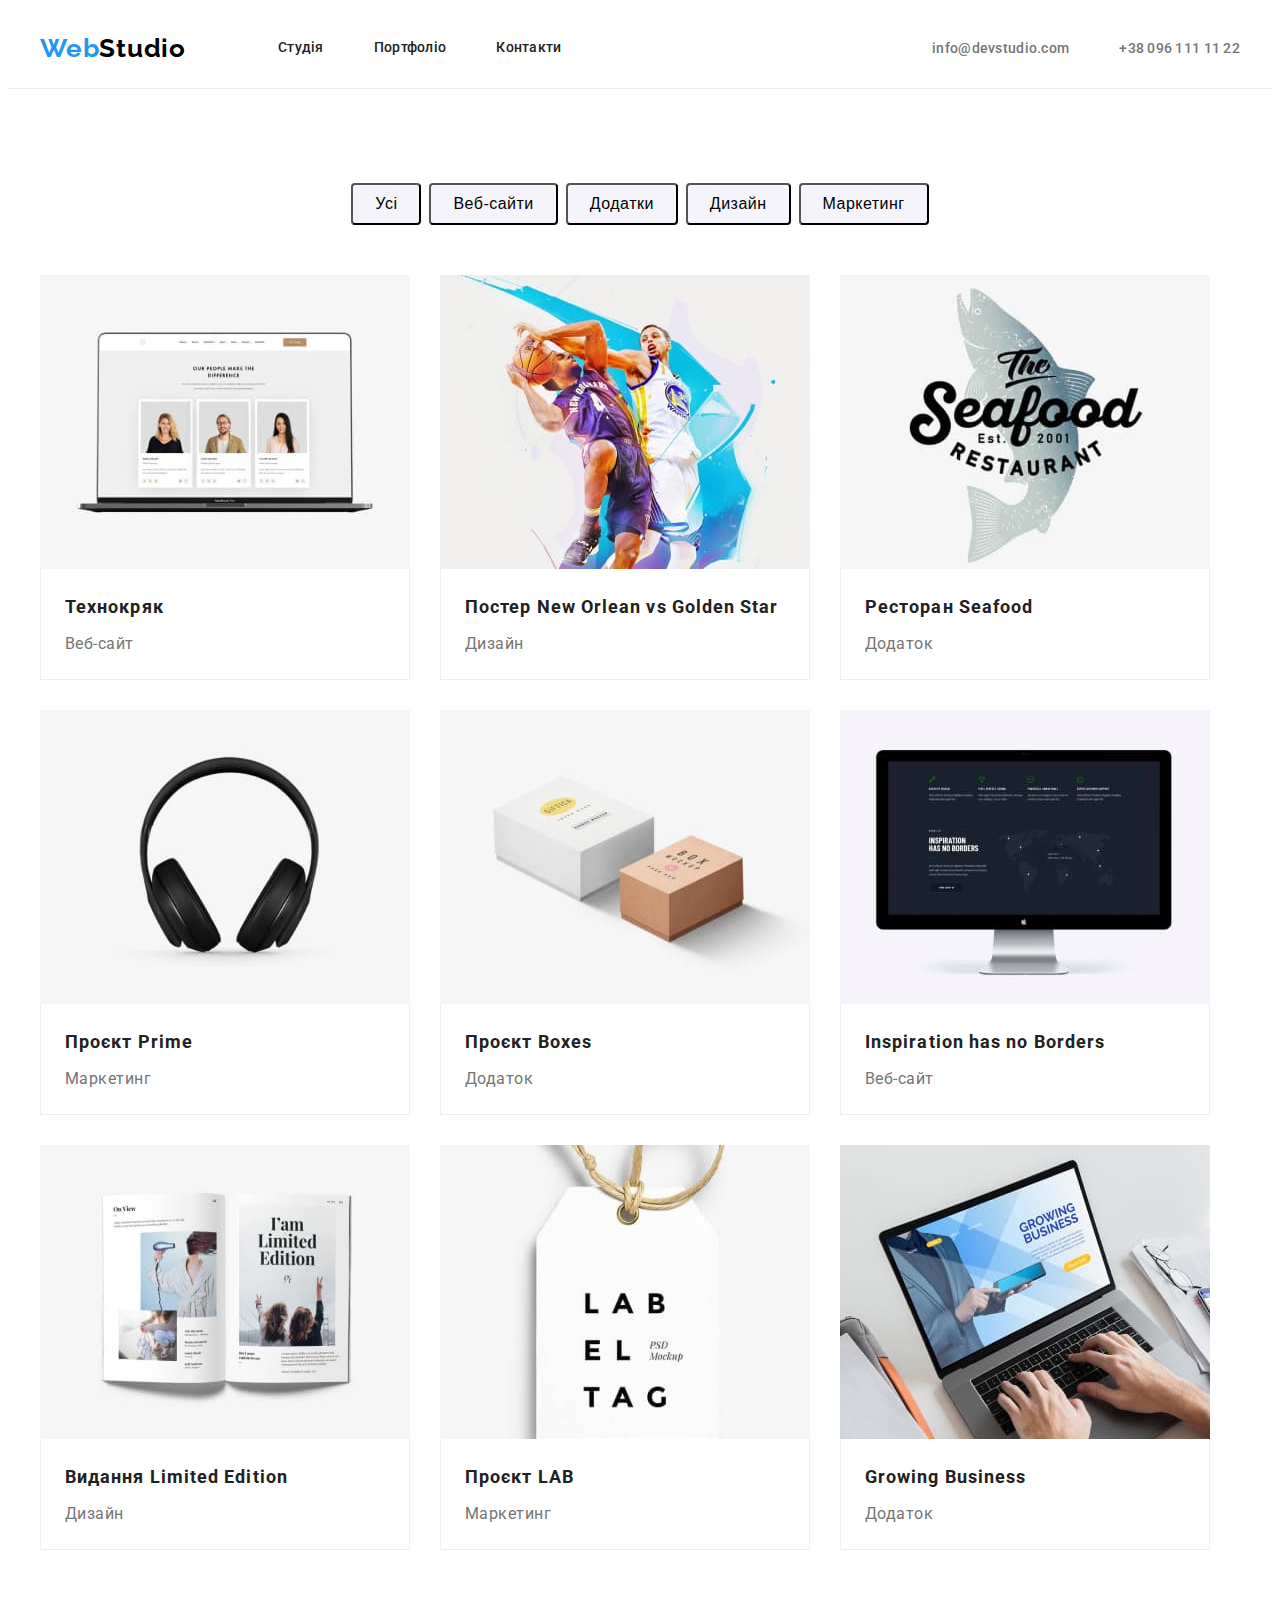
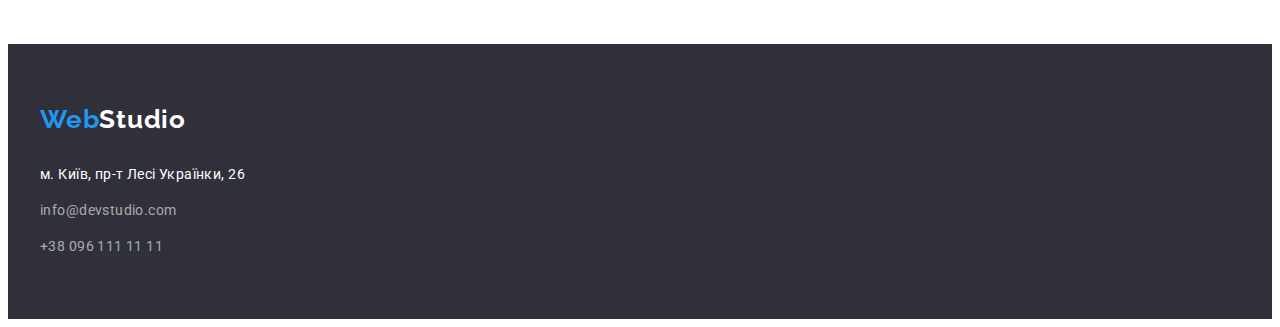
==== portfolio.html @ c9ddc194 "start" ====
<!DOCTYPE html>
<html lang="uk">
  <head>
    <meta charset="UTF-8" />
    <meta http-equiv="X-UA-Compatible" content="IE=edge" />
    <meta name="viewport" content="width=device-width, initial-scale=1.0" />
    <title>Document</title>
    <link rel="preconnect" href="https://fonts.googleapis.com"><link rel="preconnect" href="https://fonts.gstatic.com" crossorigin><link href="https://fonts.googleapis.com/css2?family=Raleway:wght@700&family=Roboto:wght@400;500;700;900&display=swap" rel="stylesheet">
    <link rel="stylesheet" href="https://cdnjs.cloudflare.com/ajax/libs/modern-normalize/1.1.0/modern-normalize.min.css" integrity="sha512-wpPYUAdjBVSE4KJnH1VR1HeZfpl1ub8YT/NKx4PuQ5NmX2tKuGu6U/JRp5y+Y8XG2tV+wKQpNHVUX03MfMFn9Q==" crossorigin="anonymous" referrerpolicy="no-referrer" />
    <link rel="stylesheet" href="./CSS/styles.css">
  </head>
  <body>
    <header>
      <div class="container header-container">
      <nav class="navigation">
      <a class="logo link" href="" lang="en">
        <span class="logo-start">Web</span>Studio
      </a>
      <ul class="nav-list list">
        <li class="nav-list-item">
          <a class="nav-list-link link "  href="index.html">Студія</a>
        </li>
        <li class="nav-list-item">
          <a class="nav-list-link link visited_studio" href="portfolio.html">Портфоліо</a>
        </liclas="nav-list-item">
        <li class="nav-list-item">
          <a class="nav-list-link link " href="">Контакти</a>
        </liclas="nav-list-item">
        </ul>
    </nav>
     <ul class="list list-addr">
      <li>
        <a class="contact-header link" href="mailto:info@devstudio.com">info@devstudio.com
        </a>
      </li>
      <li class="contact-number"> 
        <a class="contact-header link" href="tel:+380961111111">+38 096 111 11 22
        </a>
      </li>
      </ul>
      </div>
    </header>
    <main>
       <section class="section section-button-portfolio">
        <div class="container">
        <ul class="list list-buttom">
          <li class="list-buttom-item" > <button type="button" class="portfolio-butn">Усі</button></li>
          <li class="list-buttom-item" > <button type="button" class="portfolio-butn">Веб-сайти</button></li>
          <li class="list-buttom-item" > <button type="button" class="portfolio-butn">Додатки</button></li>
          <li class="list-buttom-item" > <button type="button" class="portfolio-butn">Дизайн</button></li>
          <li class="list-buttom-item" > <button type="button" class="portfolio-butn">Маркетинг</button></li>
        </ul>
     
        <ul class="list portfolio-list-works" >
          <li class="portfolio-list-works-item">
          <a class="link " href=""><img src="./images/tehnokryak.jpg" alt="Технокряк" width="370" height="294">
           <div class="card-portfolio"><h3 class="portfolio-name-img">Технокряк</h3>
             <p class="portfolio-about-img" lang="en"> Веб-сайт</p> 
           </div>
          </a>
          </li>
          <li class="portfolio-list-works-item">
          <a class="link" href=""><img src="./images/poster_new_orlean.jpg" alt="Постер New Orlean vs Golden Star" width="370" height="294">
          <div class="card-portfolio"><h3 class="portfolio-name-img">Постер New Orlean vs Golden Star</h3>
              <p class="portfolio-about-img" lang="en">Дизайн</p> 
          </div>  
          </a>  
          </li>
          <li class="portfolio-list-works-item">
          <a class="link" href=""><img src="./images/restoran_seafood.jpg" alt="Ресторан Seafood" width="370" height="294">
          <div class="card-portfolio"><h3 class="portfolio-name-img">Ресторан Seafood</h3>
          <p class="portfolio-about-img" lang="en"> Додаток</p> 
          </div>        
          </a>  
            </li>
            <li class="portfolio-list-works-item">
            <a class="link" href=""><img src="./images/project_prime.jpg" alt="Проєкт Prime" width="370" height="294">
            <div class="card-portfolio"><h3 class="portfolio-name-img">Проєкт Prime</h3>
            <p class="portfolio-about-img" lang="en">Маркетинг</p> 
          </div>
            </a>
            </li>
              <li class="portfolio-list-works-item">
                <a class="link" href=""><img src="./images/project_boxes.jpg" alt="Проєкт Boxes" width="370" height="294">
                  <div class="card-portfolio"><h3 class="portfolio-name-img">Проєкт Boxes</h3>
                  <p class="portfolio-about-img" lang="en">Додаток</p> 
               </div>            
                 </a>
              </li>
              <li class="portfolio-list-works-item">
                  <a class="link" href=""><img src="./images/inspiration.jpg" alt="Inspiration has no Borders" width="370" height="294">
                    <div class="card-portfolio"><h3 class="portfolio-name-img">Inspiration has no Borders</h3>
                     <p class="portfolio-about-img" lang="en"> Веб-сайт</p>
                    </div> 
                  </a>  
               </li>
                  <li class="portfolio-list-works-item">
                    <a class="link" href=""><img src="./images/limited_edition.jpg" alt="Видання Limited Edition" width="370" height="294">
                  <div class="card-portfolio"><h3 class="portfolio-name-img">Видання Limited Edition</h3>
                  <p class="portfolio-about-img" lang="en">Дизайн</p> 
                </div>              
              </a>  
                </li>
                  <li class="portfolio-list-works-item">
                    <a class="link" href=""><img src="./images/project_lab.jpg" alt="Проєкт LAB" width="370" height="294">
                  <div class="card-portfolio"><h3 class="portfolio-name-img">Проєкт LAB</h3>
                  <p class="portfolio-about-img" lang="en"> Маркетинг</p>
                  </div> 
                </a>  
                </li>          
                  <li class="portfolio-list-works-item">
                    <a class="link" href=""><img src="./images/growing.jpg" alt="Growing Business" width="370" height="294">
                  <div class="card-portfolio"><h3 class="portfolio-name-img">Growing Business</h3>
                 <p class="portfolio-about-img" lang="en"> Додаток</p> 
               </div>              
               </a>  
                </li class="portfolio-list-works-item">
                </ul>
                </div>
       </section>

    </main>
   <footer class=" footer">
      <div class="container">
      <a class="logo logo-footer link" href="" lang="en">
        <span class="logo-start">Web</span>Studio
      </a>
        <address>
         
          <ul class="list" >
            <li class="futer-adress-item">
              <a class="contact-futer-addres link" href="https://goo.gl/maps/8gM981Bj5nAuDZzZ8"
              target="_blank"
              rel="noopener no referer"
              >м. Київ, пр-т Лесі Українки, 26
                
              </a>
            </li>
            <li class="futer-adress-item">
              <a class="contact-futer link" href="mailto:info@devstudio.com">info@devstudio.com

              </a>
            </li>
            <li class="futer-adress-item">
              <a class="contact-futer link" href="tel:+380961111111">+38 096 111 11 11

              </a>
            </li>
          </ul>

        </address>  
        </div>
    </footer>
  </body>
</html>
---- CSS/styles.css ----
:root{
--primari-font-family: 'Roboto', sans-serif;
--secondary-font-family: 'Raleway', sans-serif;
--primary-text-color-studio: #212121;
--secondary-text-color-studio: #757575;
--hover_focus-color:#2196F3;
--section-secondary-color: #F5F4FA;
--section-main-color: #2F303A;
}

body {
    font-family: var(--primari-font-family);
    color: var(--primary-text-color-studio);
}
h1,
h2,
h3,
h4,
h5,
h6,
p {
    margin-top: 0;
    margin-bottom: 0;
}
ul,
ol{
margin-top: 0;
margin-bottom: 0;
padding-left: 0;
}
img{
    display: block;
    max-width: 100%;
    height: auto;
}
address{
    font-style: normal ;
}
.section{
    padding-top: 94px;
    padding-bottom: 94px;
}
.list{
    list-style: none;
}
.link{
    text-decoration: none;
}
.container{
    width: 1200px;
    padding-left: 15px;
    padding-right: 15px;
    margin-left: auto;
    margin-right: auto;
}
header{
    border-bottom: 1px solid #ECECEC;
}
.header-container{
    display: flex;
    align-items: center;
    justify-content: space-between;
}
.main-description{
    margin-bottom: 50px;
}
.navigation{
    display: flex;
    align-items: center;
}
.nav-list,
.list-addr{
    display: flex;
    align-items: center;
}
.logo{
    font-family: var(--secondary-font-family) ;
        font-style: normal;
        font-weight: 700;
        font-size: 26px;
        line-height: 1.19;
        letter-spacing: 0.03em;
        margin-right: 92px;
        color: #000000;
        display: block;
}
.logo-start {
    color: var(--hover_focus-color);

}

.nav-list-link{
    color: var(--primary-text-color-studio);
    font-style: normal;
    font-weight: 500;
    font-size: 14px;
    line-height: 1.14;
    letter-spacing: 0.02em;
    display: block;
     padding-top: 32px;
    padding-bottom: 32px; 
    
}
.nav-list-item:not(:last-child){
margin-right: 50px;
}

.nav-list-link:hover,
.nav-list-link:focus,
.visited_studio:visited,
.visited_portfolio:visited
{
    color: var(--hover_focus-color);
}
 
.contact-header{
    font-style: normal;
    font-weight: 500;
    font-size: 14px;
    line-height: 1.14;
    letter-spacing: 0.02em;

    color: var(--secondary-text-color-studio);
    padding-top: 32px;
    padding-bottom: 32px;

}
.contact-header:hover,
.contact-header:focus  {
color: #2196F3;
}
.contact-number{
    margin-left: 50px;
}
.modal-btn{
        font-style: normal;
        font-weight: 700;
        font-size: 16px;
        line-height: 1.88;
        border-radius: 4px;
        margin-left: auto;
        margin-right: auto;
        margin-top: 30px;
        padding: 10px 24px; 
        display: flex; 
        
        align-items: center;
        text-align: center;
        letter-spacing: 0.06em;
        background-color: var(--hover_focus-color);
        color: #FFFFFF;
        cursor: pointer;
}
.modal-btn:active{
    background-color: #188CE8;
}
.section-main{

    background-color: var(--section-main-color);
    padding-top: 200px;
    padding-bottom: 200px;
}
.main-title{
        font-style: normal;
        font-weight: 900;
        font-size: 44px;
        line-height: 60px;
        max-width: 696px;
        text-align: center;
        letter-spacing: 0.06em;
        text-transform: uppercase;
        justify-items: center;
        margin-bottom: 40px;
        margin: 0 auto;
        color: #FFFFFF;
       
}
.main-description{
        font-style: normal;
        font-weight: 700;
        font-size: 36px;
        line-height: 1.17;
        text-align: center;
        letter-spacing: 0.03em;
    
}

.visually-hidden {
        position: absolute;
        width: 1px;
        height: 1px;
        margin: -1px;
        border: 0;
        padding: 0;
        white-space: nowrap;
        clip-path: inset(100%);
        clip: rect(0 0 0 0);
        overflow: hidden;
}
.list-main-description{
    display:flex;
}
.description-preference{
 
  padding-bottom: 0;
}
.description-preference-wrap{
justify-self: center;
}
.list-main-description-item {
    width: 270px;
}

.list-main-description-item:not(:last-child){
    margin-right: 30px;
}

.main-sub-title{
        font-style: normal;
        font-weight: 700;
        font-size: 14px;
        line-height: 1.14;
        letter-spacing: 0.03em;
        text-transform: uppercase;
        margin-bottom: 10px;
    
}
.section-secondary{
    
background-color: var(--section-secondary-color);
}
.about-description{
    font-style: normal;
    font-weight: 400;
    font-size: 14px;
    line-height: 1.71;

    letter-spacing: 0.03em;

    color: var(--secondary-text-color-studio);

}
.work-list{
    
    display: flex;
    /* justify-content: center; */

}

.work-card:not(:last-child){
margin-right: 30px;

}
.work-list-wrap{
   justify-content: center;
   

}

.our-team-item:not(:last-child){
margin-right: 30px;

}
.list-our-team{
display: flex;

}

.name-img{
        font-style: normal;
        font-weight: 500;
        font-size: 16px;
        line-height: 1.19;
        text-align: center;
        letter-spacing: 0.03em;
        margin-bottom: 10px;

}

.about-img{
        font-style: normal;
        font-weight: 400;
        font-size: 16px;
        line-height: 1.19;
        text-align: center;
        letter-spacing: 0.03em;
    
        color: var(--secondary-text-color-studio);
       
      
       
}
.description-emploer{
    padding-top: 30px;
    padding-bottom: 30px;
    background-color: #FFFFFF;
}
.logo-footer {
    color: #FFFFFF;
    margin-bottom: 28px;
}
.footer{
    background-color: var(--section-main-color); 
    padding-top: 60px;
    padding-bottom: 60px;
}
.contact-futer {
        font-style: normal;
        font-weight: 400;
        font-size: 14px;
        line-height: 1.71;
        letter-spacing: 0.03em;
             
        color: rgba(255, 255, 255, 0.6);

}
.futer-adress-item:not(:last-child){
    margin-bottom: 12px;
}
/* ==============START PORTFOLIO============== */

.portfolio-name-img{
        font-style: normal;f
        font-weight: 700;
        font-size: 18px;
        line-height: 2;
        letter-spacing: 0.06em;
        color: var(--primary-text-color-studio);
        margin-bottom: 4px;
       
}
.portfolio-about-img{
        font-style: normal;
        font-weight: 400;
        font-size: 16px;
        line-height: 1.88;
        letter-spacing: 0.03em;
    
        color: var(--secondary-text-color-studio);

}
.portfolio-list-works{
    display: flex;
    flex-wrap: wrap;
    margin-left: -30px;
    margin-top: -30px;
}
.portfolio-list-works-item{
    margin-left: 30px;
    margin-top: 30px;
}

.contact-futer:hover,
.contact-futer:focus,
.contact-futer-addres:hover,
.contact-futer-addres:focus {
    color: var(--hover_focus-color);
}

.portfolio-butn{
        font-style: normal;
        font-weight: 500;
        font-size: 16px;
        line-height: 1.63;
        padding: 6px 22px; 
        
       border-radius: 4px; 
       
        text-align: center;
        letter-spacing: 0.03em;
        cursor: pointer;
        background-color: var(--section-secondary-color);
        

}
.list-buttom-item:not(:last-child){
margin-right: 8px;
}
.list-buttom{
    display: flex;
    margin-bottom: 50px;
    justify-content: center;
}
.portfolio-butn:hover,
.portfolio-butn:focus
 { background: var(--hover_focus-color);
    color: #ffffff;
 }
 .card-portfolio{
padding: 20px 24px;
border: 1px solid #eeeeee ;
border-top: none;
 }
 

 .contact-futer-addres {
     font-style: normal;
     font-weight: 400;
     font-size: 14px;
     line-height: 1.71;

     letter-spacing: 0.03em;
     color: #FFFFFF;
 }
/* ==============END PORTFOLIO============== */
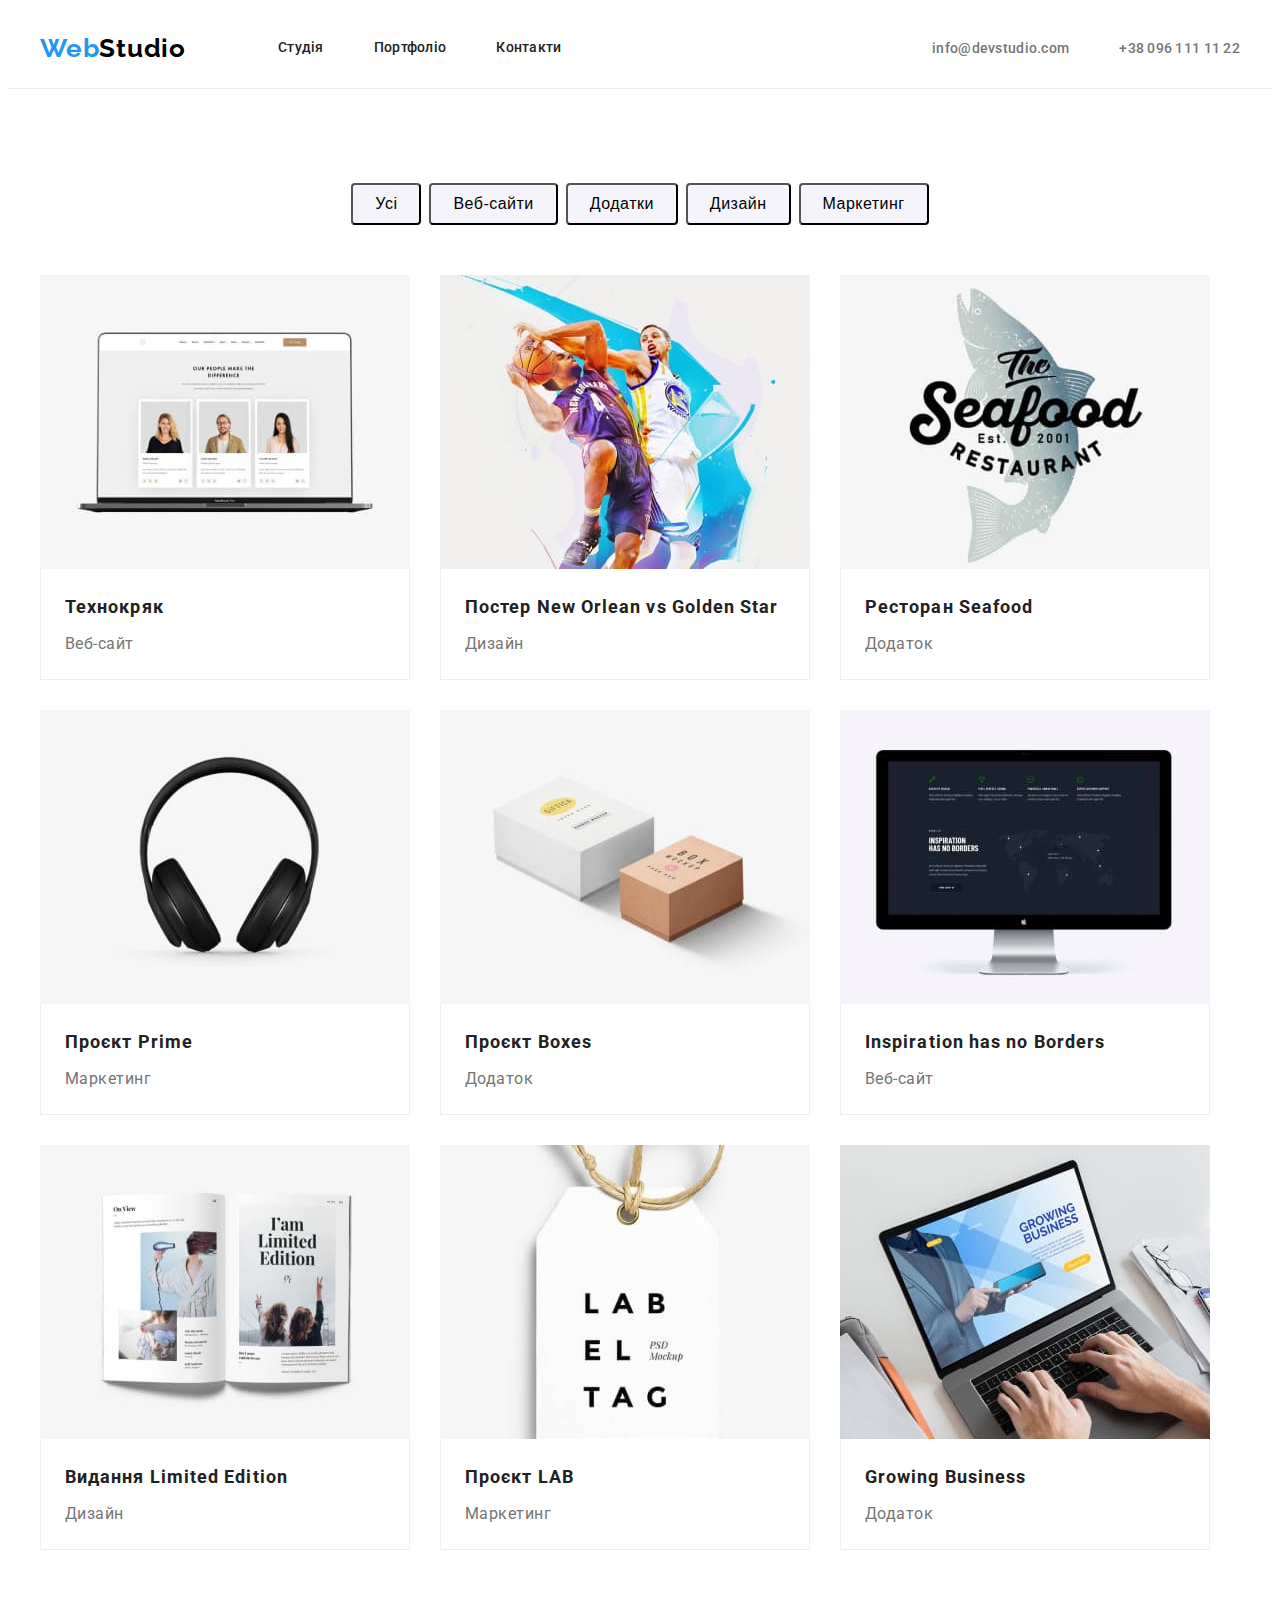
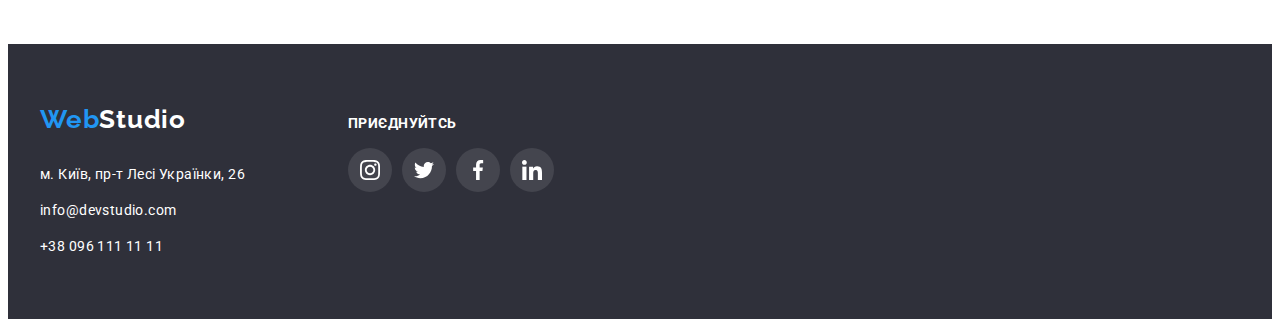
==== commit a1f7c410: "final" ====
--- a/portfolio.html
+++ b/portfolio.html
@@ -120,9 +120,9 @@
        </section>
 
     </main>
-   <footer class=" footer">
-      <div class="container">
-      <a class="logo logo-footer link" href="" lang="en">
+    <footer class="footer">
+      <div class="container footer-container-flex">
+      <div class="footer-contact"><a class="logo logo-footer link" href="" lang="en">
         <span class="logo-start">Web</span>Studio
       </a>
         <address>
@@ -137,12 +137,12 @@
               </a>
             </li>
             <li class="futer-adress-item">
-              <a class="contact-futer link" href="mailto:info@devstudio.com">info@devstudio.com
+              <a class="contact-futer-addres link" href="mailto:info@devstudio.com">info@devstudio.com
 
               </a>
             </li>
             <li class="futer-adress-item">
-              <a class="contact-futer link" href="tel:+380961111111">+38 096 111 11 11
+              <a class="contact-futer-addres link" href="tel:+380961111111">+38 096 111 11 11
 
               </a>
             </li>
@@ -150,6 +150,44 @@
 
         </address>  
         </div>
+        
+        <div class="footer-sociale">
+          <h3 class="footer-main-sub-title">ПРИЄДНУЙТСЬ</h3>
+        
+        <div class="footer-sociale-item">
+          <ul class="footer-social-list list">
+                  <li class="social-list-item">
+                    <a class="footer-social-list-link" href="">
+                      <svg class="social-list-icon" width="20" height="20">
+                        <use href="./images/sprite.svg#icon-instagram"></use>
+                      </svg>
+                    </a>
+                  </li>
+                  <li class="social-list-item">
+                    <a class="footer-social-list-link" href="">
+                      <svg class="social-list-icon" width="20" height="20">
+                        <use href="./images/sprite.svg#icon-twitter"></use>
+                      </svg>
+                    </a>
+                  </li>
+                  <li class="social-list-item">
+                    <a class="footer-social-list-link" href="">
+                      <svg class="social-list-icon" width="20" height="20">
+                        <use href="./images/sprite.svg#icon-facebook"></use>
+                      </svg>
+                    </a>
+                  </li>
+                  <li class="social-list-item">
+                    <a class="footer-social-list-link" href="">
+                      <svg class="social-list-icon" width="20" height="20">
+                        <use href="./images/sprite.svg#icon-linkedin"></use>
+                      </svg>
+                    </a>
+                  </li>
+                </ul>
+              </div>
+        </div>
+        </div>
     </footer>
   </body>
 </html>
--- a/CSS/styles.css
+++ b/CSS/styles.css
@@ -36,6 +36,17 @@
 address{
     font-style: normal ;
 }
+.envelope-icon{
+    margin-right: 10px;
+}
+.contact-header:hover .envelope-icon, 
+.contact-header:focus .envelope-icon
+.contact-header:hover .envelope-icon,
+.contact-header:focus .envelope-icon
+{
+    fill: #2196F3;
+}
+
 .section{
     padding-top: 94px;
     padding-bottom: 94px;
@@ -155,10 +166,19 @@
     background-color: #188CE8;
 }
 .section-main{
-
+    display: block;
+    width: 1600px;
+    margin-left: auto;
+    margin-right: auto;
     background-color: var(--section-main-color);
     padding-top: 200px;
     padding-bottom: 200px;
+    background-size: cover;
+    background-image: linear-gradient( rgba(47, 48, 58, 0.4), rgba(47, 48, 58, 0.4)), url(../images/Img-hero.jpg);
+    background-repeat: no-repeat;
+    background-position: center ;
+    
+
 }
 .main-title{
         font-style: normal;
@@ -209,8 +229,14 @@
 }
 .list-main-description-item {
     width: 270px;
-}
-
+    justify-items: center;
+}
+.preferenc-icon{
+    display: block;
+    margin-left:auto;
+    margin-right: auto;
+    margin-bottom: 56px;
+}
 .list-main-description-item:not(:last-child){
     margin-right: 30px;
 }
@@ -295,16 +321,114 @@
     padding-bottom: 30px;
     background-color: #FFFFFF;
 }
+/* _____________________________________________ */
+
+.social-list {
+    display: flex;
+    justify-content: center;
+    margin-top: 16px;
+}
+
+.social-list-link {
+    display: flex;
+    align-items: center;
+    justify-content: center;
+    width: 44px;
+    height: 44px;
+    border-radius: 50%;
+    fill: #AFB1B8;
+}
+.social-list-item:not(:last-child) {
+  
+    margin-right: 10px;
+}
+
+.social-list-link:hover,
+.social-list-link:focus {
+  fill: #FFFFFF;
+  background-color: var(--hover_focus-color);
+
+}
+
+/* -------------------------------------------------- */
+/* ======================================================== */
+
+.footer-social-list {
+    display: flex;
+    justify-content: start;
+    margin-top: 16px;
+}
+
+
+.footer-social-list-link {
+    display: flex;
+    align-items: center;
+    justify-content: center;
+    width: 44px;
+    height: 44px;
+    border-radius: 50%;
+    background-color:rgba(255, 255, 255, 0.1);
+    fill: #ffffff;
+}
+
+.social-list-item:not(:last-child) {
+
+    margin-right: 10px;
+}
+
+.footer-social-list-link:hover,
+.footer-social-list-link:focus {
+    fill: #FFFFFF;
+    background-color: var(--hover_focus-color);
+
+}
+
+/* =================================================== */
+
+
+.clients-icon{
+border: #AFB1B8 solid 1px;
+border-radius: 4px;
+padding: 16px 32px;
+} 
+
+.clients-icon:focus,
+.clients-icon:hover
+{
+fill: var(--hover_focus-color);
+border: var(--hover_focus-color) solid 1px;
+
+}
+
+.clients-icon {
+    fill: #AFB1B8;
+}
+
+.clients-icon-item:not(:last-child) 
+{
+    margin-right: 30px;
+}
 .logo-footer {
     color: #FFFFFF;
     margin-bottom: 28px;
 }
 .footer{
-    background-color: var(--section-main-color); 
+        background-color: var(--section-main-color); 
     padding-top: 60px;
     padding-bottom: 60px;
 }
-.contact-futer {
+.footer-container-flex{
+    display: flex;
+    justify-content: start;
+
+}
+.footer-contact{
+    display: block;
+}
+.footer-sociale {
+         display: block;
+         margin-left: 70px;
+         margin-top: 12px;
         font-style: normal;
         font-weight: 400;
         font-size: 14px;
@@ -316,6 +440,23 @@
 }
 .futer-adress-item:not(:last-child){
     margin-bottom: 12px;
+}
+.footer-main-sub-title {
+    font-style: normal;
+    font-weight: 700;
+    font-size: 14px;
+    line-height: 1.14;
+    width: 1600;
+    letter-spacing: 0.03em;
+    text-transform: uppercase;
+    margin-bottom: 10px;
+    color: #ffffff;
+
+}
+
+.footer-sociale-item{
+
+
 }
 /* ==============START PORTFOLIO============== */
 
@@ -402,4 +543,5 @@
      letter-spacing: 0.03em;
      color: #FFFFFF;
  }
+ 
 /* ==============END PORTFOLIO============== */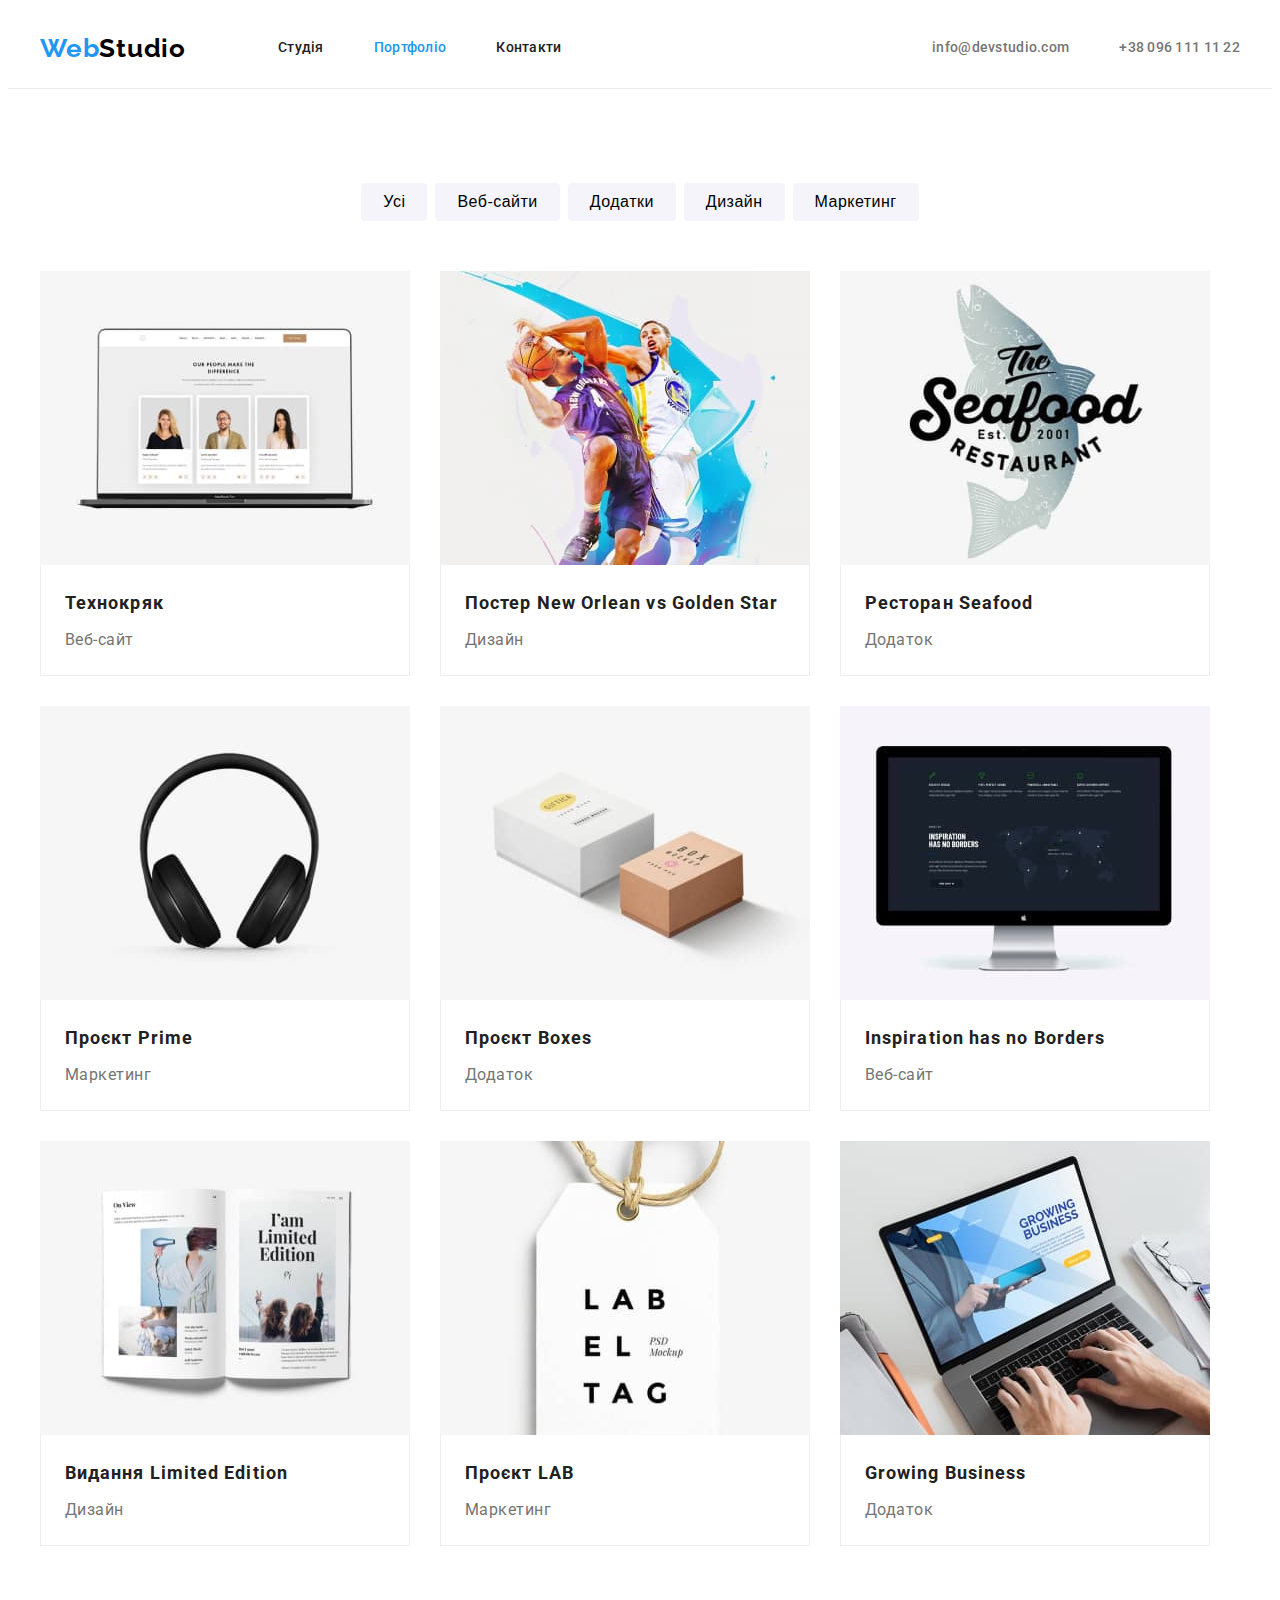
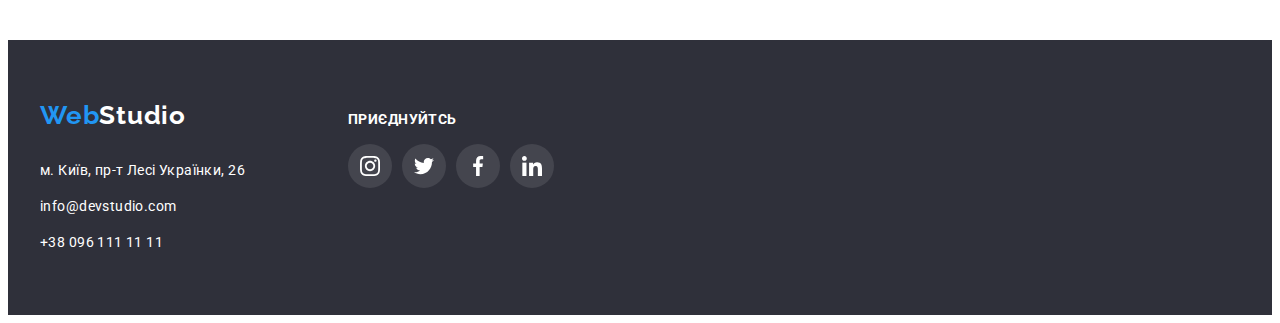
==== commit 1d7e3d0b: "fixeded ended" ====
--- a/portfolio.html
+++ b/portfolio.html
@@ -157,28 +157,28 @@
         <div class="footer-sociale-item">
           <ul class="footer-social-list list">
                   <li class="social-list-item">
-                    <a class="footer-social-list-link" href="">
+                    <a class="footer-social-list-link link" href="">
                       <svg class="social-list-icon" width="20" height="20">
                         <use href="./images/sprite.svg#icon-instagram"></use>
                       </svg>
                     </a>
                   </li>
                   <li class="social-list-item">
-                    <a class="footer-social-list-link" href="">
+                    <a class="footer-social-list-link link" href="">
                       <svg class="social-list-icon" width="20" height="20">
                         <use href="./images/sprite.svg#icon-twitter"></use>
                       </svg>
                     </a>
                   </li>
                   <li class="social-list-item">
-                    <a class="footer-social-list-link" href="">
+                    <a class="footer-social-list-link link" href="">
                       <svg class="social-list-icon" width="20" height="20">
                         <use href="./images/sprite.svg#icon-facebook"></use>
                       </svg>
                     </a>
                   </li>
                   <li class="social-list-item">
-                    <a class="footer-social-list-link" href="">
+                    <a class="footer-social-list-link link" href="">
                       <svg class="social-list-icon" width="20" height="20">
                         <use href="./images/sprite.svg#icon-linkedin"></use>
                       </svg>
--- a/CSS/styles.css
+++ b/CSS/styles.css
@@ -37,7 +37,10 @@
     font-style: normal ;
 }
 .envelope-icon{
+    
+    align-items: center;
     margin-right: 10px;
+    fill: var(--secondary-text-color-studio);
 }
 .contact-header:hover .envelope-icon, 
 .contact-header:focus .envelope-icon
@@ -52,11 +55,13 @@
     padding-bottom: 94px;
 }
 .list{
-    list-style: none;
+     list-style: none;
 }
 .link{
     text-decoration: none;
-}
+    outline:none;
+}
+
 .container{
     width: 1200px;
     padding-left: 15px;
@@ -118,13 +123,14 @@
 
 .nav-list-link:hover,
 .nav-list-link:focus,
-.visited_studio:visited,
+.visited_studio,
 .visited_portfolio:visited
 {
     color: var(--hover_focus-color);
 }
- 
+
 .contact-header{
+    display: flex;
     font-style: normal;
     font-weight: 500;
     font-size: 14px;
@@ -134,7 +140,6 @@
     color: var(--secondary-text-color-studio);
     padding-top: 32px;
     padding-bottom: 32px;
-
 }
 .contact-header:hover,
 .contact-header:focus  {
@@ -143,6 +148,7 @@
 .contact-number{
     margin-left: 50px;
 }
+
 .modal-btn{
         font-style: normal;
         font-weight: 700;
@@ -231,12 +237,7 @@
     width: 270px;
     justify-items: center;
 }
-.preferenc-icon{
-    display: block;
-    margin-left:auto;
-    margin-right: auto;
-    margin-bottom: 56px;
-}
+
 .list-main-description-item:not(:last-child){
     margin-right: 30px;
 }
@@ -250,6 +251,16 @@
         text-transform: uppercase;
         margin-bottom: 10px;
     
+}
+.card-preference{
+    display: flex;
+  
+    justify-content: center;
+    align-items: center;
+    width: 270px;
+    height: 120px;
+    margin-bottom: 30px;
+    background-color: #F5F4FA;
 }
 .section-secondary{
     
@@ -276,6 +287,7 @@
 .work-card:not(:last-child){
 margin-right: 30px;
 
+
 }
 .work-list-wrap{
    justify-content: center;
@@ -292,6 +304,10 @@
 
 }
 
+.our-team-item {
+    box-shadow: 1px 1px 1px 1px rgba(0, 0, 0, 0.14);
+
+}
 .name-img{
         font-style: normal;
         font-weight: 500;
@@ -389,7 +405,6 @@
 .clients-icon{
 border: #AFB1B8 solid 1px;
 border-radius: 4px;
-padding: 16px 32px;
 } 
 
 .clients-icon:focus,
@@ -408,6 +423,15 @@
 {
     margin-right: 30px;
 }
+.clients-icon{
+    display: flex;
+    width:170px; 
+    height:92px;
+    justify-content: center;
+    align-items: center;
+
+}
+
 .logo-footer {
     color: #FFFFFF;
     margin-bottom: 28px;
@@ -419,7 +443,7 @@
 }
 .footer-container-flex{
     display: flex;
-    justify-content: start;
+    align-items:baseline;
 
 }
 .footer-contact{
@@ -428,7 +452,6 @@
 .footer-sociale {
          display: block;
          margin-left: 70px;
-         margin-top: 12px;
         font-style: normal;
         font-weight: 400;
         font-size: 14px;
@@ -511,7 +534,7 @@
         letter-spacing: 0.03em;
         cursor: pointer;
         background-color: var(--section-secondary-color);
-        
+        border: none;
 
 }
 .list-buttom-item:not(:last-child){
@@ -526,6 +549,9 @@
 .portfolio-butn:focus
  { background: var(--hover_focus-color);
     color: #ffffff;
+    box-shadow: 0px 2px 2px  rgba(0, 0, 0, 0.12);
+    box-shadow: 0px 1px 2px rgba(0, 0, 0, 0.08);
+    box-shadow: 0px 3px 1px rgba(0, 0, 0, 0.1);
  }
  .card-portfolio{
 padding: 20px 24px;
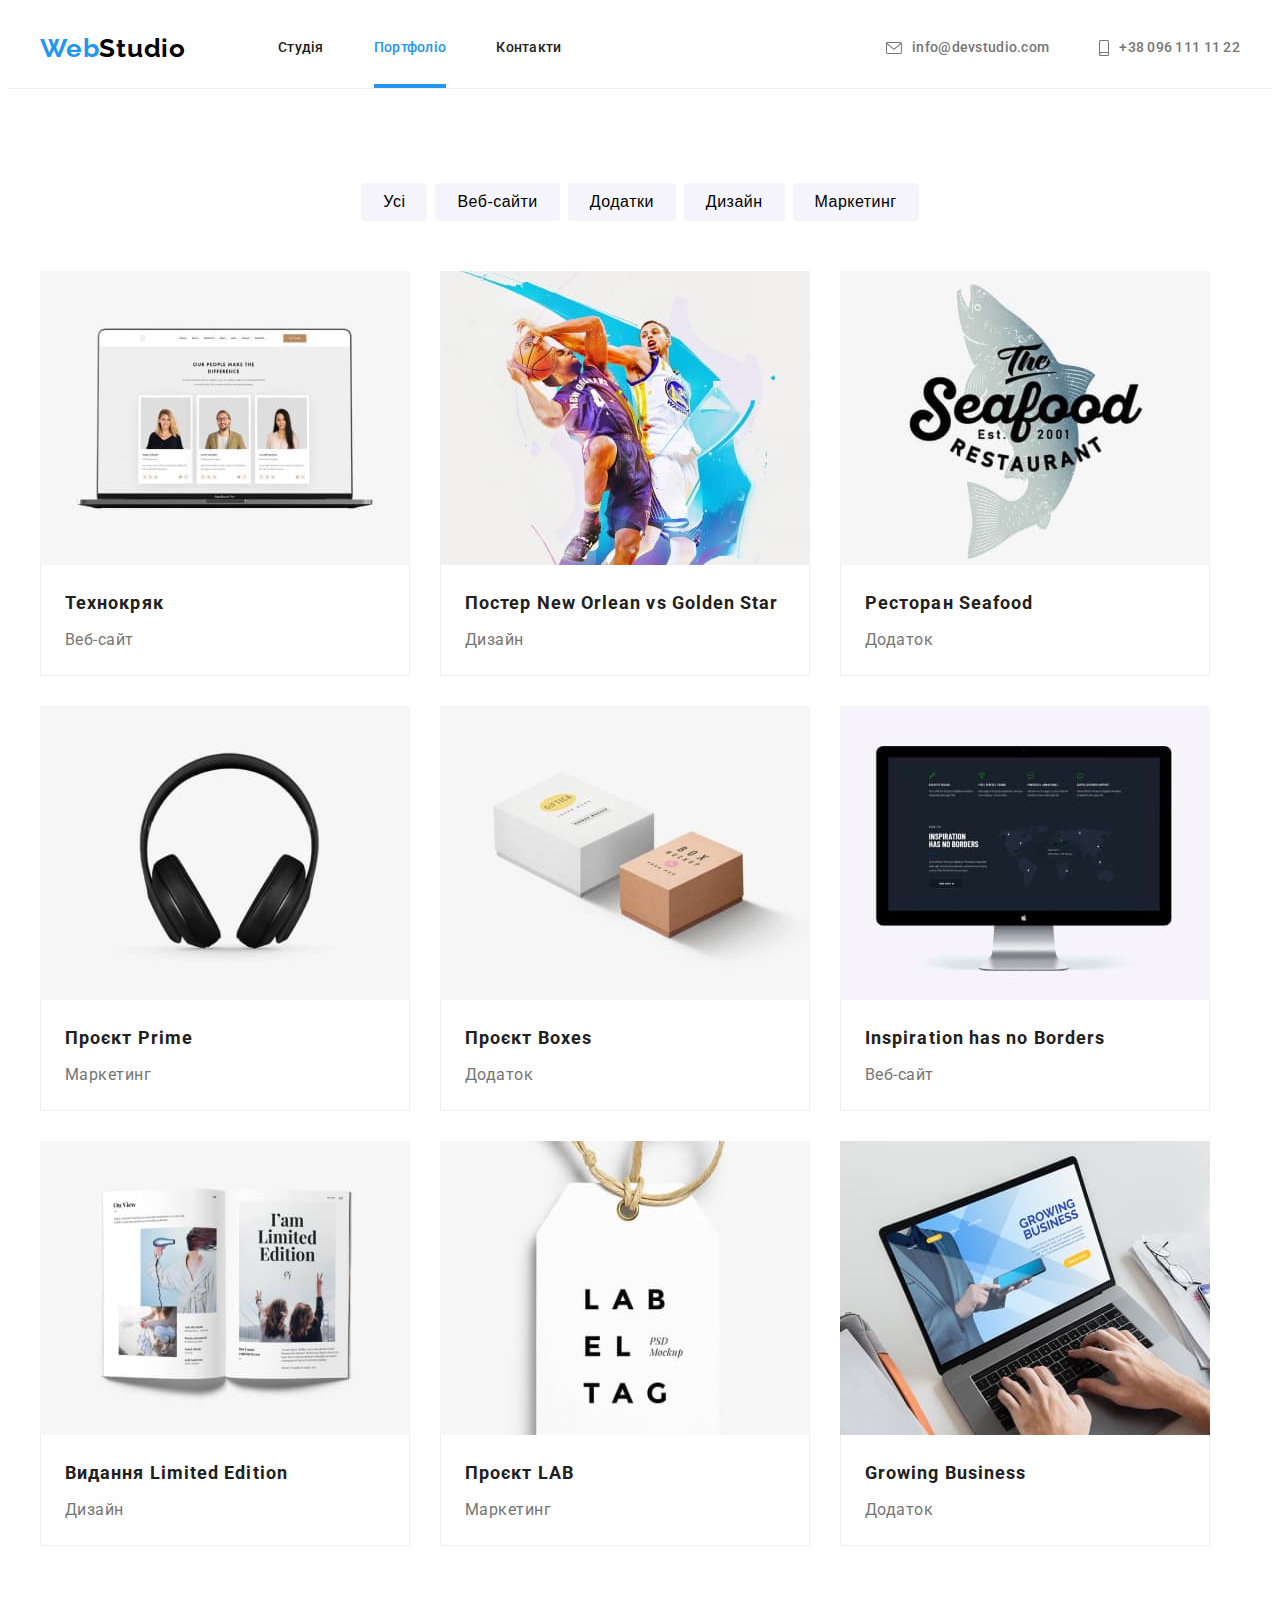
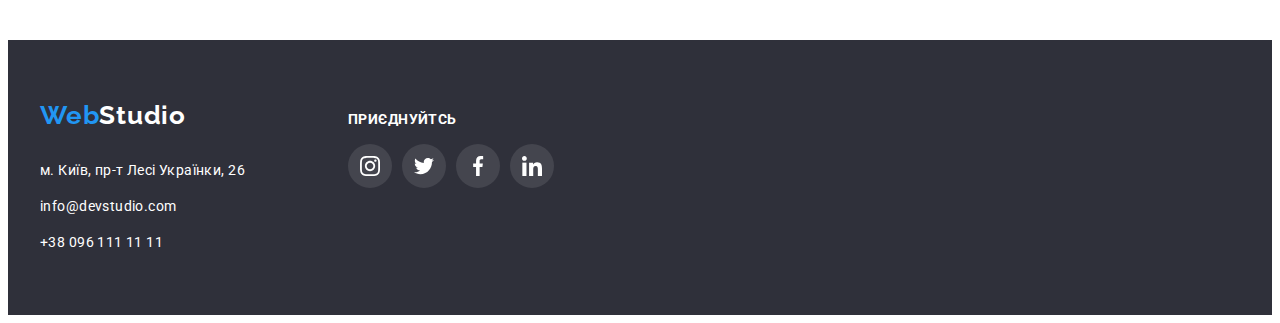
==== commit 0b09637f: "final fexeded" ====
--- a/portfolio.html
+++ b/portfolio.html
@@ -11,106 +11,170 @@
   </head>
   <body>
     <header>
-      <div class="container header-container">
+    <div class="header-container container">
       <nav class="navigation">
-      <a class="logo link" href="" lang="en">
-        <span class="logo-start">Web</span>Studio
-      </a>
-      <ul class="nav-list list">
-        <li class="nav-list-item">
-          <a class="nav-list-link link "  href="index.html">Студія</a>
+        <a class="logo link" href="" lang="en">
+          <span class="logo-start">Web</span>Studio
+        </a>
+        <ul class="nav-list list">
+          <li class="nav-list-item">
+            <a class="nav-list-link link " href="index.html">Студія</a>
+          </li>
+          <li class="nav-list-item">
+            <a class="nav-list-link link visited_studio" href="portfolio.html">Портфоліо</a>
+            </liclas="nav-list-item">
+          <li class="nav-list-item">
+            <a class="nav-list-link link " href="">Контакти</a>
+            </liclas="nav-list-item">
+        </ul>
+      </nav>
+      <ul class="list list-addr">
+        <li>
+          <a class="contact-header link" href="mailto:info@devstudio.com">
+            <svg class="envelope-icon" width="16" height="16">
+              <use href="./images/sprite.svg#icon-envelope">
+
+              </use>
+            </svg> info@devstudio.com
+          </a>
         </li>
-        <li class="nav-list-item">
-          <a class="nav-list-link link visited_studio" href="portfolio.html">Портфоліо</a>
-        </liclas="nav-list-item">
-        <li class="nav-list-item">
-          <a class="nav-list-link link " href="">Контакти</a>
-        </liclas="nav-list-item">
-        </ul>
-    </nav>
-     <ul class="list list-addr">
-      <li>
-        <a class="contact-header link" href="mailto:info@devstudio.com">info@devstudio.com
-        </a>
-      </li>
-      <li class="contact-number"> 
-        <a class="contact-header link" href="tel:+380961111111">+38 096 111 11 22
-        </a>
-      </li>
+        <li class="contact-number">
+          <a class="contact-header link" href="tel:+380961111111">
+            <svg class="envelope-icon" width="10" height="16">
+              <use href="./images/sprite.svg#icon-smartphone">
+
+              </use>
+            </svg>+38 096 111 11 22
+          </a>
+        </li>
       </ul>
-      </div>
-    </header>
+    </div>
+  </header>
     <main>
        <section class="section section-button-portfolio">
         <div class="container">
         <ul class="list list-buttom">
-          <li class="list-buttom-item" > <button type="button" class="portfolio-butn">Усі</button></li>
-          <li class="list-buttom-item" > <button type="button" class="portfolio-butn">Веб-сайти</button></li>
-          <li class="list-buttom-item" > <button type="button" class="portfolio-butn">Додатки</button></li>
-          <li class="list-buttom-item" > <button type="button" class="portfolio-butn">Дизайн</button></li>
-          <li class="list-buttom-item" > <button type="button" class="portfolio-butn">Маркетинг</button></li>
+          <li class="list-buttom-item" > <button type="button" class="portfolio-butn  link">Усі</button></li>
+          <li class="list-buttom-item" > <button type="button" class="portfolio-butn link">Веб-сайти</button></li>
+          <li class="list-buttom-item" > <button type="button" class="portfolio-butn link">Додатки</button></li>
+          <li class="list-buttom-item" > <button type="button" class="portfolio-butn link">Дизайн</button></li>
+          <li class="list-buttom-item" > <button type="button" class="portfolio-butn link">Маркетинг</button></li>
         </ul>
      
         <ul class="list portfolio-list-works" >
           <li class="portfolio-list-works-item">
-          <a class="link " href=""><img src="./images/tehnokryak.jpg" alt="Технокряк" width="370" height="294">
-           <div class="card-portfolio"><h3 class="portfolio-name-img">Технокряк</h3>
-             <p class="portfolio-about-img" lang="en"> Веб-сайт</p> 
-           </div>
+          <a class="link " href="">
+            <div class="img-portfolio-list-works">
+              <img  src="./images/tehnokryak.jpg" alt="Технокряк" width="370" height="294">
+            <div class="overlay">
+                  <p class="about-img-overlay">Ресурс пропонує комплексні пропозиції з різним рівнем функціоналу та сервісів. Все це дозволить відвідувачу отримати вичерпні відомості про компанію чи приватну особу.</code></p>
+            </div>
+            </div>
+              <div class="card-portfolio"><h3 class="portfolio-name-img">Технокряк</h3>
+              <p class="portfolio-about-img" lang="en"> Веб-сайт</p> 
+              </div>
           </a>
           </li>
           <li class="portfolio-list-works-item">
-          <a class="link" href=""><img src="./images/poster_new_orlean.jpg" alt="Постер New Orlean vs Golden Star" width="370" height="294">
-          <div class="card-portfolio"><h3 class="portfolio-name-img">Постер New Orlean vs Golden Star</h3>
+          <a class="link" href="">
+           <div class="img-portfolio-list-works">  
+            <img src="./images/poster_new_orlean.jpg" alt="Постер New Orlean vs Golden Star" width="370" height="294">
+          <div class="overlay">
+                  <p class="about-img-overlay">Ресурс пропонує комплексні пропозиції з різним рівнем функціоналу та сервісів. Все це дозволить відвідувачу отримати вичерпні відомості про компанію чи приватну особу.</code></p>
+            </div>
+          </div>
+            <div class="card-portfolio"><h3 class="portfolio-name-img">Постер New Orlean vs Golden Star</h3>
               <p class="portfolio-about-img" lang="en">Дизайн</p> 
           </div>  
           </a>  
           </li>
           <li class="portfolio-list-works-item">
-          <a class="link" href=""><img src="./images/restoran_seafood.jpg" alt="Ресторан Seafood" width="370" height="294">
-          <div class="card-portfolio"><h3 class="portfolio-name-img">Ресторан Seafood</h3>
+          <a class="link" href="">
+           <div class="img-portfolio-list-works">  
+            <img src="./images/restoran_seafood.jpg" alt="Ресторан Seafood" width="370" height="294">
+          <div class="overlay">
+                  <p class="about-img-overlay">Ресурс пропонує комплексні пропозиції з різним рівнем функціоналу та сервісів. Все це дозволить відвідувачу отримати вичерпні відомості про компанію чи приватну особу.</code></p>
+            </div>
+          </div>
+            <div class="card-portfolio"><h3 class="portfolio-name-img">Ресторан Seafood</h3>
           <p class="portfolio-about-img" lang="en"> Додаток</p> 
           </div>        
           </a>  
             </li>
             <li class="portfolio-list-works-item">
-            <a class="link" href=""><img src="./images/project_prime.jpg" alt="Проєкт Prime" width="370" height="294">
-            <div class="card-portfolio"><h3 class="portfolio-name-img">Проєкт Prime</h3>
+            <a class="link" href="">
+             <div class="img-portfolio-list-works">  
+              <img src="./images/project_prime.jpg" alt="Проєкт Prime" width="370" height="294">
+            <div class="overlay">
+                  <p class="about-img-overlay">Ресурс пропонує комплексні пропозиції з різним рівнем функціоналу та сервісів. Все це дозволить відвідувачу отримати вичерпні відомості про компанію чи приватну особу.</code></p>
+            </div>
+            </div>
+              <div class="card-portfolio"><h3 class="portfolio-name-img">Проєкт Prime</h3>
             <p class="portfolio-about-img" lang="en">Маркетинг</p> 
           </div>
             </a>
             </li>
               <li class="portfolio-list-works-item">
-                <a class="link" href=""><img src="./images/project_boxes.jpg" alt="Проєкт Boxes" width="370" height="294">
+                <a class="link" href="">
+             <div class="img-portfolio-list-works">      
+                  <img src="./images/project_boxes.jpg" alt="Проєкт Boxes" width="370" height="294">
+            <div class="overlay">
+                  <p class="about-img-overlay">Ресурс пропонує комплексні пропозиції з різним рівнем функціоналу та сервісів. Все це дозволить відвідувачу отримати вичерпні відомості про компанію чи приватну особу.</code></p>
+            </div>
+                </div>
                   <div class="card-portfolio"><h3 class="portfolio-name-img">Проєкт Boxes</h3>
                   <p class="portfolio-about-img" lang="en">Додаток</p> 
                </div>            
                  </a>
               </li>
               <li class="portfolio-list-works-item">
-                  <a class="link" href=""><img src="./images/inspiration.jpg" alt="Inspiration has no Borders" width="370" height="294">
+                  <a class="link" href="">
+               <div class="img-portfolio-list-works">      
+                    <img src="./images/inspiration.jpg" alt="Inspiration has no Borders" width="370" height="294">
+              <div class="overlay">
+                  <p class="about-img-overlay">Ресурс пропонує комплексні пропозиції з різним рівнем функціоналу та сервісів. Все це дозволить відвідувачу отримати вичерпні відомості про компанію чи приватну особу.</code></p>
+            </div>
+                  </div>
                     <div class="card-portfolio"><h3 class="portfolio-name-img">Inspiration has no Borders</h3>
                      <p class="portfolio-about-img" lang="en"> Веб-сайт</p>
                     </div> 
                   </a>  
                </li>
                   <li class="portfolio-list-works-item">
-                    <a class="link" href=""><img src="./images/limited_edition.jpg" alt="Видання Limited Edition" width="370" height="294">
-                  <div class="card-portfolio"><h3 class="portfolio-name-img">Видання Limited Edition</h3>
+                    <a class="link" href="">
+                 <div class="img-portfolio-list-works">      
+                      <img src="./images/limited_edition.jpg" alt="Видання Limited Edition" width="370" height="294">
+                <div class="overlay">
+                  <p class="about-img-overlay">Ресурс пропонує комплексні пропозиції з різним рівнем функціоналу та сервісів. Все це дозволить відвідувачу отримати вичерпні відомості про компанію чи приватну особу.</code></p>
+            </div>
+                    </div>
+                      <div class="card-portfolio"><h3 class="portfolio-name-img">Видання Limited Edition</h3>
                   <p class="portfolio-about-img" lang="en">Дизайн</p> 
                 </div>              
               </a>  
                 </li>
                   <li class="portfolio-list-works-item">
-                    <a class="link" href=""><img src="./images/project_lab.jpg" alt="Проєкт LAB" width="370" height="294">
-                  <div class="card-portfolio"><h3 class="portfolio-name-img">Проєкт LAB</h3>
+                    <a class="link" href="">
+                 <div class="img-portfolio-list-works">      
+                      <img src="./images/project_lab.jpg" alt="Проєкт LAB" width="370" height="294">
+                <div class="overlay">
+                  <p class="about-img-overlay">Ресурс пропонує комплексні пропозиції з різним рівнем функціоналу та сервісів. Все це дозволить відвідувачу отримати вичерпні відомості про компанію чи приватну особу.</code></p>
+            </div>
+                    </div>
+                      <div class="card-portfolio"><h3 class="portfolio-name-img">Проєкт LAB</h3>
                   <p class="portfolio-about-img" lang="en"> Маркетинг</p>
                   </div> 
                 </a>  
                 </li>          
                   <li class="portfolio-list-works-item">
-                    <a class="link" href=""><img src="./images/growing.jpg" alt="Growing Business" width="370" height="294">
-                  <div class="card-portfolio"><h3 class="portfolio-name-img">Growing Business</h3>
+                    <a class="link" href="">
+                 <div class="img-portfolio-list-works">      
+                      <img src="./images/growing.jpg" alt="Growing Business" width="370" height="294">
+                <div class="overlay">
+                  <p class="about-img-overlay">Ресурс пропонує комплексні пропозиції з різним рівнем функціоналу та сервісів. Все це дозволить відвідувачу отримати вичерпні відомості про компанію чи приватну особу.</code></p>
+            </div>
+                    </div>
+                      <div class="card-portfolio"><h3 class="portfolio-name-img">Growing Business</h3>
                  <p class="portfolio-about-img" lang="en"> Додаток</p> 
                </div>              
                </a>  
@@ -189,5 +253,6 @@
         </div>
         </div>
     </footer>
+    <script src="./js/modal.js"></script>
   </body>
 </html>
--- a/CSS/styles.css
+++ b/CSS/styles.css
@@ -41,6 +41,7 @@
     align-items: center;
     margin-right: 10px;
     fill: var(--secondary-text-color-studio);
+    transition: fill 250ms cubic-bezier(0.4, 0, 0.2, 1);
 }
 .contact-header:hover .envelope-icon, 
 .contact-header:focus .envelope-icon
@@ -115,12 +116,16 @@
     display: block;
      padding-top: 32px;
     padding-bottom: 32px; 
+    transition: color 250ms cubic-bezier(0.4, 0, 0.2, 1);
+    
     
 }
 .nav-list-item:not(:last-child){
 margin-right: 50px;
 }
-
+.nav-list-item {
+position: relative;
+}
 .nav-list-link:hover,
 .nav-list-link:focus,
 .visited_studio,
@@ -140,6 +145,7 @@
     color: var(--secondary-text-color-studio);
     padding-top: 32px;
     padding-bottom: 32px;
+    transition: color 250ms cubic-bezier(0.4, 0, 0.2, 1);
 }
 .contact-header:hover,
 .contact-header:focus  {
@@ -147,6 +153,17 @@
 }
 .contact-number{
     margin-left: 50px;
+}
+.visited_studio::after{
+    display: block;
+    width:100%;
+    height: 4px;
+    background-color:var(--hover_focus-color);
+    content: "";
+    position: absolute;
+    bottom: 0;
+    left: 0;
+
 }
 
 .modal-btn{
@@ -284,10 +301,34 @@
 
 }
 
-.work-card:not(:last-child){
-margin-right: 30px;
-
-
+.work-card{
+    position: relative;
+}
+.about-card {
+    display: flex;
+    justify-content: center;
+    align-items: center;
+    width: 370px;
+    height: 70px;
+    background: rgba(47, 48, 58, 0.8);
+    position: absolute;
+    bottom: 0;
+    left: 0;
+}
+.description-work-card{
+    font-family: var(--primari-font-family);
+        font-style: normal;
+        font-weight: 700;
+        font-size: 14px;
+        line-height: 1.14;
+        text-align: center;
+        letter-spacing: 0.03em;
+        text-transform: uppercase;
+        color: #ffffff;
+}
+
+.work-card:not(:last-child) {
+    margin-right: 30px;
 }
 .work-list-wrap{
    justify-content: center;
@@ -305,7 +346,8 @@
 }
 
 .our-team-item {
-    box-shadow: 1px 1px 1px 1px rgba(0, 0, 0, 0.14);
+    box-shadow: 0px 1px 3px rgba(0, 0, 0, 0.12), 0px 1px 1px rgba(0, 0, 0, 0.14), 0px 2px 1px rgba(0, 0, 0, 0.2);
+        border-radius: 0px 0px 4px 4px;
 
 }
 .name-img{
@@ -343,6 +385,8 @@
     display: flex;
     justify-content: center;
     margin-top: 16px;
+    
+   
 }
 
 .social-list-link {
@@ -353,6 +397,9 @@
     height: 44px;
     border-radius: 50%;
     fill: #AFB1B8;
+    transition: background-color 250ms cubic-bezier(0.4, 0, 0.2, 1),
+                fill 250ms cubic-bezier(0.4, 0, 0.2, 1);
+    
 }
 .social-list-item:not(:last-child) {
   
@@ -385,6 +432,7 @@
     border-radius: 50%;
     background-color:rgba(255, 255, 255, 0.1);
     fill: #ffffff;
+    transition: background-color 250ms cubic-bezier(0.4, 0, 0.2, 1);
 }
 
 .social-list-item:not(:last-child) {
@@ -405,6 +453,10 @@
 .clients-icon{
 border: #AFB1B8 solid 1px;
 border-radius: 4px;
+transition: fill 250ms cubic-bezier(0.4, 0, 0.2, 1),
+        border-color 250ms cubic-bezier(0.4, 0, 0.2, 1)
+;
+
 } 
 
 .clients-icon:focus,
@@ -437,7 +489,7 @@
     margin-bottom: 28px;
 }
 .footer{
-        background-color: var(--section-main-color); 
+    background-color: var(--section-main-color); 
     padding-top: 60px;
     padding-bottom: 60px;
 }
@@ -477,10 +529,7 @@
 
 }
 
-.footer-sociale-item{
-
-
-}
+
 /* ==============START PORTFOLIO============== */
 
 .portfolio-name-img{
@@ -512,6 +561,11 @@
 .portfolio-list-works-item{
     margin-left: 30px;
     margin-top: 30px;
+   transition: box-shadow 250ms cubic-bezier(0.4, 0, 0.2, 1)
+}
+.portfolio-list-works-item:hover{
+
+    box-shadow: 0px 1px 1px rgba(0, 0, 0, 0.12), 0px 4px 4px rgba(0, 0, 0, 0.06), 1px 4px 6px rgba(0, 0, 0, 0.16);
 }
 
 .contact-futer:hover,
@@ -519,6 +573,43 @@
 .contact-futer-addres:hover,
 .contact-futer-addres:focus {
     color: var(--hover_focus-color);
+}
+.img-portfolio-list-works{
+    
+    justify-content: center;
+    font-family: 'Roboto';
+        font-style: normal;
+        font-weight: 400;
+        font-size: 18px;
+        line-height: 1.56;
+        letter-spacing: 0.03em;
+    
+        color: #FFFFFF;
+    position: relative;
+    overflow: hidden;
+}
+.overlay {
+    display: flex;
+    position: absolute;
+    top: 0;
+    left: 0;
+    width: 100%;
+    height: 100%;
+background-color: rgba(33, 150, 243, 0.9);
+     transform: translatey(100%); 
+    transition: transform 250ms cubic-bezier(0.4, 0, 0.2, 1);
+    justify-items: center;
+        align-items: center;
+}
+
+.img-portfolio-list-works:hover .overlay {
+    transform: translateX(0);
+}
+.about-img-overlay{
+  max-width: 322px;
+    display: block;
+   margin: 0 auto;
+   
 }
 
 .portfolio-butn{
@@ -535,6 +626,8 @@
         cursor: pointer;
         background-color: var(--section-secondary-color);
         border: none;
+        transition: background-color 250ms cubic-bezier(0.4, 0, 0.2, 1),
+        box-shadow 250ms cubic-bezier(0.4, 0, 0.2, 1);
 
 }
 .list-buttom-item:not(:last-child){
@@ -549,9 +642,9 @@
 .portfolio-butn:focus
  { background: var(--hover_focus-color);
     color: #ffffff;
-    box-shadow: 0px 2px 2px  rgba(0, 0, 0, 0.12);
-    box-shadow: 0px 1px 2px rgba(0, 0, 0, 0.08);
-    box-shadow: 0px 3px 1px rgba(0, 0, 0, 0.1);
+    box-shadow: 0px 3px 1px rgba(0, 0, 0, 0.1), 0px 1px 2px rgba(0, 0, 0, 0.08), 0px 2px 2px rgba(0, 0, 0, 0.12);
+        border-radius: 4px;
+
  }
  .card-portfolio{
 padding: 20px 24px;
@@ -570,4 +663,43 @@
      color: #FFFFFF;
  }
  
-/* ==============END PORTFOLIO============== */+/* ==============END PORTFOLIO============== */
+.backdrop{
+    position: fixed;
+    top: 0;
+    left: 0;
+    width: 100%;
+    height: 100%;
+    background: rgba(47, 48, 58, 0.4);
+    transition: opacity 250ms cubic-bezier(0.4, 0, 0.2, 1),
+    visability 250ms cubic-bezier(0.4, 0, 0.2, 1);
+}
+.backdrop.is-hidden{
+    opacity: 0;
+    visibility: hidden;
+    pointer-events: none;
+}
+.modal{
+    position: absolute;
+    top: 50%;
+    left: 50%;
+    transform: translate(-50%,-50%);
+    width: 528px;
+    height: 580px;
+    background-color: #ffffff;
+}
+.modal-close-btn{
+    position: absolute;
+    top: 8px;
+    right: 8px;
+    display: flex;
+    justify-content: center;
+    align-items: center;
+    width: 30px;
+    height: 30px;
+    border-radius: 50%;
+    border: 1px solid rgba(0, 0, 0, 10%) ;
+    background-color:transparent;
+    padding: 0;
+    cursor: pointer;
+}